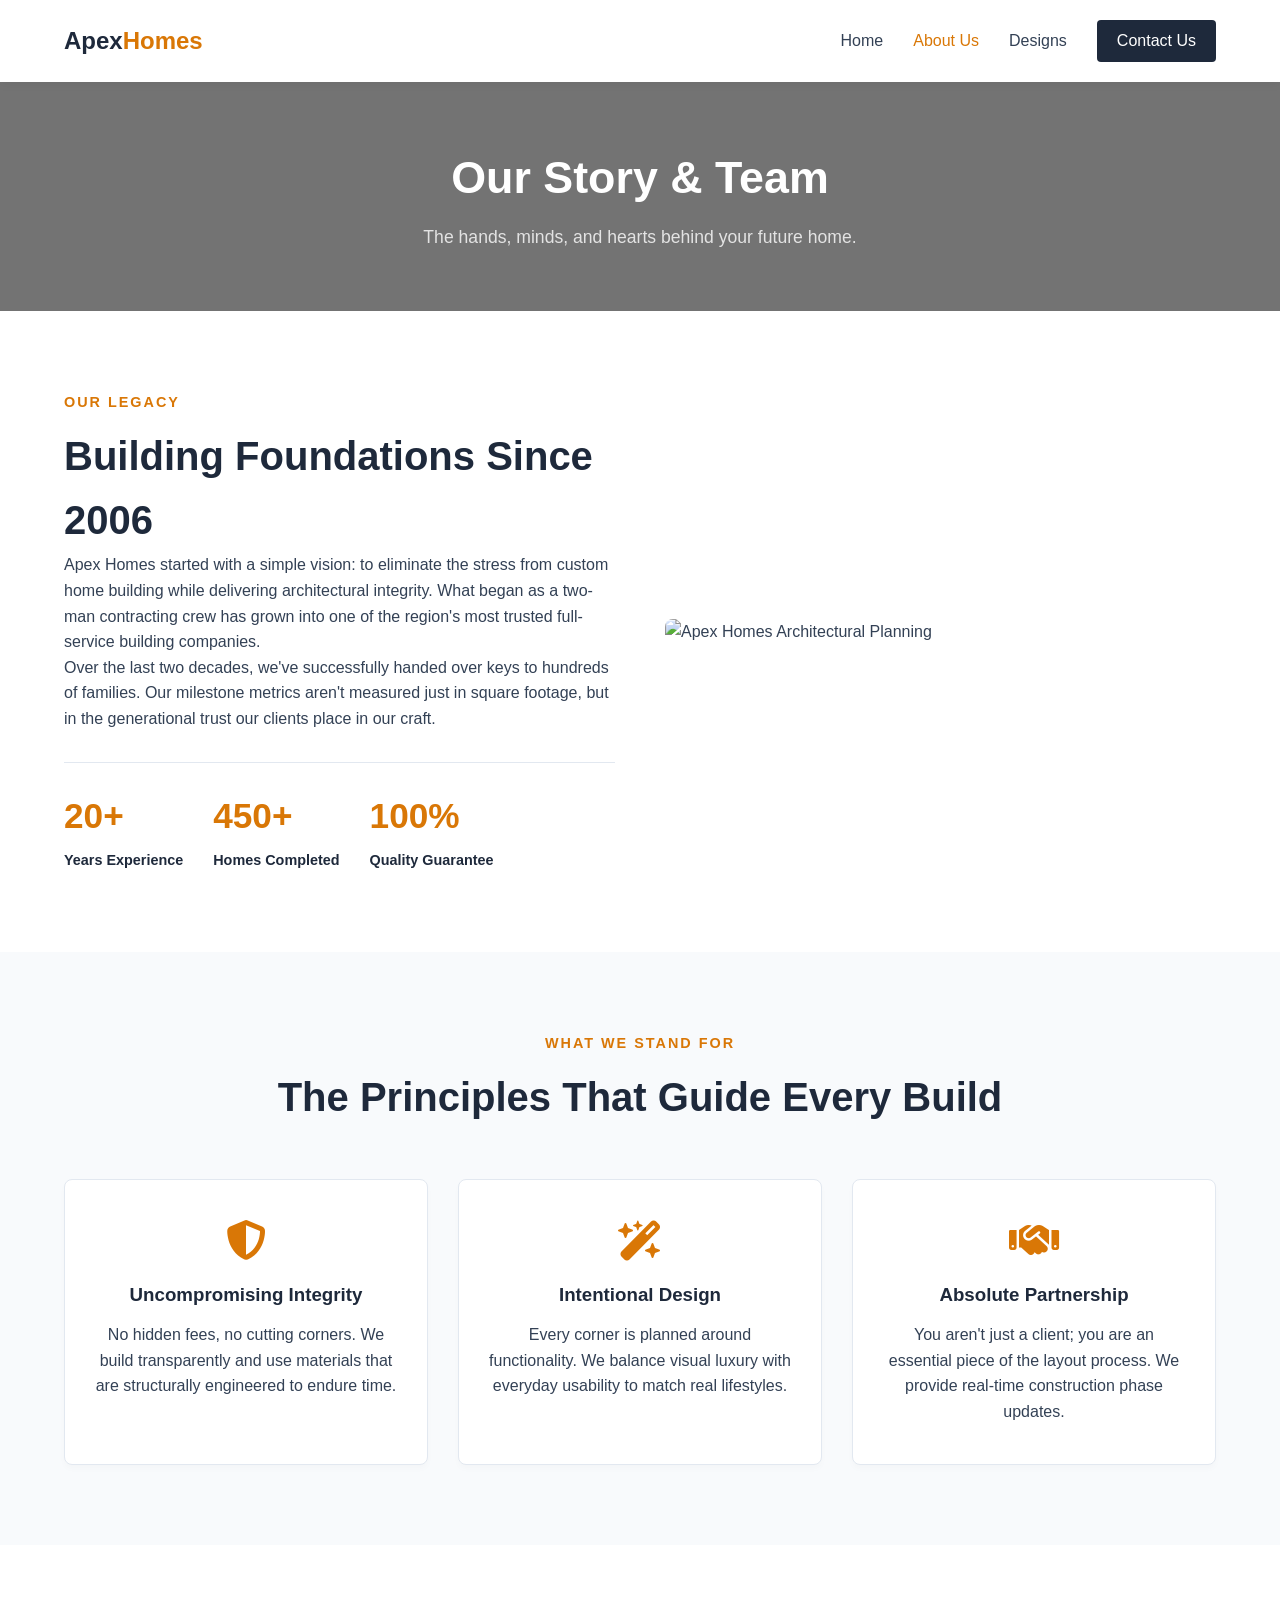
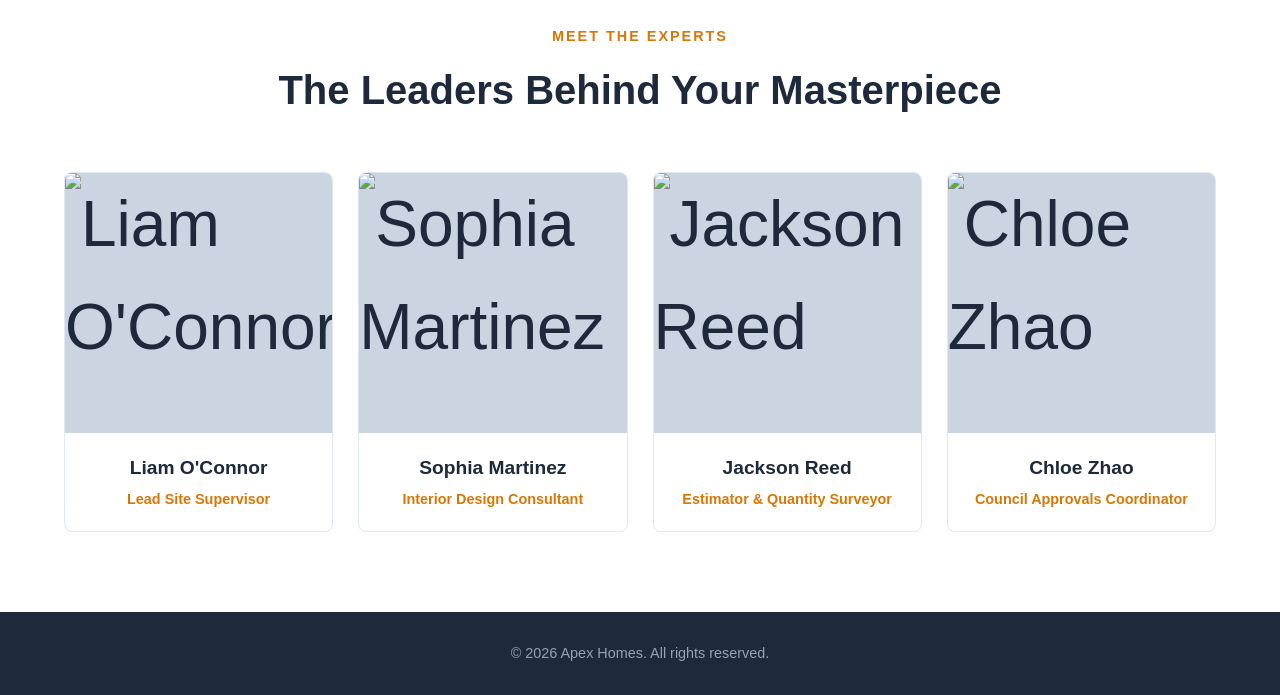
==== about.html @ 702af868 "Add files via upload" ====
<!DOCTYPE html>
<html lang="en">

<head>
    <meta charset="UTF-8">
    <meta name="viewport" content="width=device-width, initial-scale=1.0">
    <title>About Us | Apex Horizon Homes</title>
    <link rel="stylesheet" href="style.css">
    <!-- FontAwesome for Icons -->
    <link rel="stylesheet" href="https://cdnjs.cloudflare.com/ajax/libs/font-awesome/6.4.0/css/all.min.css">
</head>

<body>

    <!-- Header / Navigation -->
    <header class="navbar">
        <div class="container nav-container">
            <a href="index.html" class="logo">Apex<span>Homes</span></a>
            <button class="menu-toggle" id="mobile-menu" aria-label="Toggle navigation">
                <i class="fa-solid fa-bars"></i>
            </button>
            <nav class="nav-menu" id="nav-menu">
                <a href="index.html" class="nav-link">Home</a>
                <a href="about.html" class="nav-link active">About Us</a>
                <a href="designs.html" class="nav-link">Designs</a>
                <a href="contact.html" class="nav-link btn-nav">Contact Us</a>
            </nav>
        </div>
    </header>

    <!-- Inner Page Banner -->
    <section class="inner-banner about-banner">
        <div class="container">
            <h1>Our Story & Team</h1>
            <p>The hands, minds, and hearts behind your future home.</p>
        </div>
    </section>

    <!-- Business History Section -->
    <section class="history section-padding">
        <div class="container grid-2">
            <div class="history-text">
                <span class="sub-heading">Our Legacy</span>
                <h2>Building Foundations Since 2006</h2>
                <p>Apex Homes started with a simple vision: to eliminate the stress from custom home building while
                    delivering architectural integrity. What began as a two-man contracting crew has grown into one of
                    the region's most trusted full-service building companies.</p>
                <p>Over the last two decades, we've successfully handed over keys to hundreds of families. Our milestone
                    metrics aren't measured just in square footage, but in the generational trust our clients place in
                    our craft.</p>

                <div class="stats-badge-grid">
                    <div class="stat-item">
                        <h3>20+</h3>
                        <p>Years Experience</p>
                    </div>
                    <div class="stat-item">
                        <h3>450+</h3>
                        <p>Homes Completed</p>
                    </div>
                    <div class="stat-item">
                        <h3>100%</h3>
                        <p>Quality Guarantee</p>
                    </div>
                </div>
            </div>
            <div class="about-img-box">
                <img src="https://images.unsplash.com/photo-1503387762-592deb58ef4e?auto=format&fit=crop&w=1200&q=80"
                    alt="Apex Homes Architectural Planning"
                    style="width:100%; height:450px; object-fit:cover; border-radius:8px;">
            </div>
        </div>
    </section>

    <!-- Core Values / Culture Section -->
    <section class="values section-padding bg-light">
        <div class="container">
            <div class="section-header">
                <span class="sub-heading">What We Stand For</span>
                <h2>The Principles That Guide Every Build</h2>
            </div>
            <div class="grid-3">
                <div class="value-card">
                    <i class="fa-solid fa-shield-halved value-icon"></i>
                    <h3>Uncompromising Integrity</h3>
                    <p>No hidden fees, no cutting corners. We build transparently and use materials that are
                        structurally engineered to endure time.</p>
                </div>
                <div class="value-card">
                    <i class="fa-solid fa-wand-magic-sparkles value-icon"></i>
                    <h3>Intentional Design</h3>
                    <p>Every corner is planned around functionality. We balance visual luxury with everyday usability to
                        match real lifestyles.</p>
                </div>
                <div class="value-card">
                    <i class="fa-solid fa-handshake value-icon"></i>
                    <h3>Absolute Partnership</h3>
                    <p>You aren't just a client; you are an essential piece of the layout process. We provide real-time
                        construction phase updates.</p>
                </div>
            </div>
        </div>
    </section>

    <!-- Staff / Team Section -->
    <section class="team section-padding">
        <div class="container">
            <div class="section-header">
                <span class="sub-heading">Meet The Experts</span>
                <h2>The Leaders Behind Your Masterpiece</h2>
            </div>
            <div class="grid-4">
                <div class="team-card">
                    <div class="team-img">
                        <img src="https://images.unsplash.com/photo-1507003211169-0a1dd7228f2d?auto=format&fit=crop&w=400&h=500&q=80"
                            alt="Liam O'Connor" style="width: 100%; height: 100%; object-fit: cover;">
                    </div>
                    <div class="team-info">
                        <h3>Liam O'Connor</h3>
                        <p class="role">Lead Site Supervisor</p>
                    </div>
                </div>

                <div class="team-card">
                    <div class="team-img">
                        <img src="https://images.unsplash.com/photo-1534528741775-53994a69daeb?auto=format&fit=crop&w=400&h=500&q=80"
                            alt="Sophia Martinez" style="width: 100%; height: 100%; object-fit: cover;">
                    </div>
                    <div class="team-info">
                        <h3>Sophia Martinez</h3>
                        <p class="role">Interior Design Consultant</p>
                    </div>
                </div>

                <div class="team-card">
                    <div class="team-img">
                        <img src="https://images.unsplash.com/photo-1500648767791-00dcc994a43e?auto=format&fit=crop&w=400&h=500&q=80"
                            alt="Jackson Reed" style="width: 100%; height: 100%; object-fit: cover;">
                    </div>
                    <div class="team-info">
                        <h3>Jackson Reed</h3>
                        <p class="role">Estimator & Quantity Surveyor</p>
                    </div>
                </div>

                <div class="team-card">
                    <div class="team-img">
                        <img src="https://images.unsplash.com/photo-1544005313-94ddf0286df2?auto=format&fit=crop&w=400&h=500&q=80"
                            alt="Chloe Zhao" style="width: 100%; height: 100%; object-fit: cover;">
                    </div>
                    <div class="team-info">
                        <h3>Chloe Zhao</h3>
                        <p class="role">Council Approvals Coordinator</p>
                    </div>
                </div>
            </div>
        </div>
    </section>

    <!-- Footer -->
    <footer class="footer">
        <div class="container">
            <p>&copy; 2026 Apex Homes. All rights reserved.</p>
        </div>
    </footer>

    <script src="script.js"></script>
</body>

</html>
---- style.css ----
/* --- Global Variables & Resets --- */
:root {
  --primary: #1e293b;
  --accent: #d97706;
  --text: #334155;
  --light: #f8fafc;
  --white: #ffffff;
  --transition: all 0.3s ease;
}

* {
  margin: 0;
  padding: 0;
  box-sizing: border-box;
  font-family: "Segoe UI", Tahoma, Geneva, Verdana, sans-serif;
}

body {
  color: var(--text);
  line-height: 1.6;
  background-color: var(--white);
}

.container {
  width: 90%;
  max-width: 1200px;
  margin: 0 auto;
}

.section-padding {
  padding: 80px 0;
}

.bg-light {
  background-color: var(--light);
}

.section-header {
  text-align: center;
  margin-bottom: 50px;
}

.sub-heading {
  color: var(--accent);
  text-transform: uppercase;
  font-size: 0.9rem;
  font-weight: 700;
  letter-spacing: 2px;
  display: block;
  margin-bottom: 10px;
}

h2 {
  font-size: 2.5rem;
  color: var(--primary);
}

/* --- Layout Grids --- */
.grid-2 {
  display: grid;
  grid-template-columns: repeat(2, 1fr);
  gap: 50px;
  align-items: center;
}

.grid-3 {
  display: grid;
  grid-template-columns: repeat(3, 1fr);
  gap: 30px;
}

/* --- Buttons --- */
.btn {
  display: inline-block;
  padding: 12px 28px;
  border-radius: 5px;
  text-decoration: none;
  font-weight: 600;
  transition: var(--transition);
  cursor: pointer;
}

.btn-primary {
  background-color: var(--accent);
  color: var(--white);
}

.btn-primary:hover {
  background-color: #b45309;
}

.btn-secondary {
  background-color: transparent;
  color: var(--white);
  border: 2px solid var(--white);
}

.btn-secondary:hover {
  background-color: var(--white);
  color: var(--primary);
}

.btn-primary-outline {
  background-color: transparent;
  color: var(--primary);
  border: 2px solid var(--primary);
}

.btn-primary-outline:hover {
  background-color: var(--primary);
  color: var(--white);
}

.btn-accent {
  background-color: var(--primary);
  color: var(--white);
  border: none;
}

.btn-accent:hover {
  background-color: #0f172a;
}

/* --- Navbar --- */
.navbar {
  background-color: var(--white);
  padding: 20px 0;
  box-shadow: 0 2px 10px rgba(0, 0, 0, 0.05);
  position: sticky;
  top: 0;
  z-index: 1000;
}

.nav-container {
  display: flex;
  justify-content: space-between;
  align-items: center;
}

.logo {
  font-size: 1.5rem;
  font-weight: 800;
  color: var(--primary);
  text-decoration: none;
}

.logo span {
  color: var(--accent);
}

.nav-menu {
  display: flex;
  align-items: center;
  gap: 30px;
}

.nav-link {
  text-decoration: none;
  color: var(--text);
  font-weight: 500;
  transition: var(--transition);
}

.nav-link:hover,
.nav-link.active {
  color: var(--accent);
}

.btn-nav {
  background-color: var(--primary);
  color: var(--white) !important;
  padding: 8px 20px;
  border-radius: 4px;
}

.menu-toggle {
  display: none;
  background: none;
  border: none;
  font-size: 1.5rem;
  color: var(--primary);
  cursor: pointer;
}

/* --- Hero Section --- */
.hero {
  background:
    linear-gradient(rgba(0, 0, 0, 0.5), rgba(0, 0, 0, 0.5)),
    url("https://images.unsplash.com/photo-1600585154340-be6161a56a0c?auto=format&fit=crop&w=1920&q=80")
      no-repeat center center/cover;
  height: 80vh; /* Adjust height based on your layout preferance */
  display: flex;
  align-items: center;
  color: #ffffff;
}

.hero-content {
  max-width: 700px;
}

.hero h1 {
  font-size: 3.5rem;
  margin-bottom: 20px;
  line-height: 1.2;
}

.hero p {
  font-size: 1.2rem;
  margin-bottom: 30px;
}

.hero-ctas {
  display: flex;
  gap: 20px;
}

.reviews-slider {
  width: 100%;
  max-width: 800px;
  margin: 0 auto;
  overflow: hidden;
  position: relative;
  padding: 20px 0 50px 0; /* Increased bottom padding to prevent dots overlapping text on small screens */
  height: auto; /* Allows the container to grow vertically if text wraps */
}

.reviews-track {
  display: flex;
  align-items: flex-start; /* CRITICAL: Aligns cards to the top so taller cards don't stretch the others awkwardly */
  transition: transform 0.6s cubic-bezier(0.25, 1, 0.5, 1);
  width: 100%;
}

.review-card {
  width: 100%; /* Forces explicit calculation boundaries */
  min-width: 100%;
  flex-shrink: 0;
  box-sizing: border-box; /* Ensures padding stays INSIDE the 100% width calculation */
  padding: 30px 60px; /* Added extra left/right breathing room for quotes */
  text-align: center;
}

/* Pagination Dots Styling Layout */
.slider-dots {
  display: flex;
  justify-content: center;
  gap: 10px;
  margin-top: 20px;
  position: absolute;
  bottom: 10px;
  left: 50%;
  transform: translateX(-50%);
}

.dot {
  width: 12px;
  height: 12px;
  border-radius: 50%;
  background-color: #cbd5e1; /* Inactive grey dot color */
  border: none;
  cursor: pointer;
  transition: all 0.3s ease;
  padding: 0;
}

.dot.active {
  background-color: var(--accent, #d97706); /* Highlights active dot color */
  transform: scale(1.2);
  width: 24px; /* Gives an elegant elongated pill shape to active item */
  border-radius: 6px;
}

/* --- About Intro --- */

.about-banner {
  background:
    linear-gradient(rgba(0, 0, 0, 0.55), rgba(0, 0, 0, 0.55)),
    url("https://images.unsplash.com/photo-1600585154526-990dced4db0d?auto=format&fit=crop&w=1920&h=400&q=80")
      no-repeat center center/cover;
  padding: 60px 0; /* Adjust spacing to match your design layout */
  text-align: center;
  color: #ffffff;
}

.img-placeholder {
  background-color: #cbd5e1;
  height: 400px;
  border-radius: 8px;
  display: flex;
  align-items: center;
  justify-content: center;
  font-size: 4rem;
  color: var(--primary);
}

.about-text-box h2 {
  margin-bottom: 20px;
}

.about-text-box p {
  margin-bottom: 25px;
}

/* --- Roadmap/Process --- */
.roadmap {
  display: flex;
  justify-content: space-between;
  gap: 20px;
  position: relative;
}

.roadmap-step {
  flex: 1;
  background-color: var(--white);
  padding: 30px 20px;
  border-radius: 8px;
  text-align: center;
  box-shadow: 0 4px 6px rgba(0, 0, 0, 0.02);
}

.step-icon {
  width: 60px;
  height: 60px;
  background-color: rgba(217, 119, 6, 0.1);
  color: var(--accent);
  border-radius: 50%;
  display: flex;
  align-items: center;
  justify-content: center;
  font-size: 1.5rem;
  margin: 0 auto 20px auto;
}

.roadmap-step h3 {
  margin-bottom: 10px;
  color: var(--primary);
}

/* --- Lead Magnet --- */
.magnet-wrapper {
  background: var(--accent);
  padding: 60px;
  border-radius: 12px;
  color: var(--white);
  text-align: center;
}

.magnet-content h2 {
  color: var(--white);
  margin-bottom: 15px;
}

.magnet-content p {
  margin-bottom: 30px;
  font-size: 1.1rem;
}

.magnet-form {
  display: flex;
  justify-content: center;
  max-width: 600px;
  margin: 0 auto;
  gap: 10px;
}

.magnet-form input {
  flex: 1;
  padding: 15px;
  border: none;
  border-radius: 5px;
  font-size: 1rem;
}

.success-msg {
  margin-top: 15px;
  font-weight: bold;
}

.hidden {
  display: none;
}

/* --- Design Section --- */
.design-card {
  background-color: var(--white);
  border-radius: 8px;
  overflow: hidden;
  box-shadow: 0 10px 15px -3px rgba(0, 0, 0, 0.05);
  border: 1px solid #e2e8f0;
}

.card-img {
  height: 220px;
  background-color: #cbd5e1;
  display: flex;
  align-items: center;
  justify-content: center;
  font-size: 3rem;
  color: var(--primary);
}

.card-body {
  padding: 25px;
}

.card-body h3 {
  margin-bottom: 15px;
  color: var(--primary);
}

.specs {
  list-style: none;
  display: flex;
  gap: 20px;
  margin-bottom: 20px;
  font-size: 0.9rem;
}

.specs i {
  color: var(--accent);
}

.btn-card {
  display: block;
  text-align: center;
  background-color: var(--light);
  color: var(--primary);
  text-decoration: none;
  padding: 10px;
  border-radius: 4px;
  font-weight: 600;
  transition: var(--transition);
}

.btn-card:hover {
  background-color: var(--primary);
  color: var(--white);
}

.center-cta {
  text-align: center;
  margin-top: 40px;
}

/* --- Reviews Section --- */
.reviews-slider {
  display: grid;
  grid-template-columns: repeat(2, 1fr);
  gap: 30px;
}

.review-card {
  background-color: var(--white);
  padding: 40px;
  border-radius: 8px;
  box-shadow: 0 4px 6px rgba(0, 0, 0, 0.02);
}

.stars {
  color: #f59e0b;
  margin-bottom: 15px;
}

.review-card p {
  font-style: italic;
  margin-bottom: 15px;
}

.review-card h4 {
  color: var(--primary);
}

/* --- Footer --- */
.footer {
  background-color: var(--primary);
  color: #94a3b8;
  text-align: center;
  padding: 30px 0;
  font-size: 0.9rem;
}

/* --- Responsive Media Queries --- */
@media (max-width: 992px) {
  .grid-3 {
    grid-template-columns: repeat(2, 1fr);
  }
  .roadmap {
    display: grid;
    grid-template-columns: repeat(2, 1fr);
  }
}

@media (max-width: 768px) {
  .menu-toggle {
    display: block;
  }

  .nav-menu {
    position: absolute;
    top: 100%;
    left: 0;
    right: 0;
    background-color: var(--white);
    flex-direction: column;
    padding: 30px;
    gap: 20px;
    box-shadow: 0 10px 15px rgba(0, 0, 0, 0.1);
    display: none; /* Toggled via JS */
  }

  .nav-menu.active {
    display: flex;
  }

  .grid-2,
  .grid-3,
  .reviews-slider,
  .roadmap {
    grid-template-columns: 1fr;
  }

  .hero h1 {
    font-size: 2.5rem;
  }

  .magnet-form {
    flex-direction: column;
  }

  .magnet-wrapper {
    padding: 30px 20px;
  }
}
/* --- Inner Page Specific Layouts --- */

/* Inner Page Banner */
.inner-banner {
  padding: 60px 0;
  color: var(--white);
  text-align: center;
}

.inner-banner-temp {
  background:
    linear-gradient(rgba(30, 41, 59, 0.9), rgba(30, 41, 59, 0.9)),
    url("https://via.placeholder.com/1920x400") no-repeat center center/cover;
}

.designs-banner {
  background:
    linear-gradient(rgba(0, 0, 0, 0.5), rgba(0, 0, 0, 0.5)),
    url("https://images.unsplash.com/photo-1513694203232-719a280e022f?auto=format&fit=crop&w=1920&h=450&q=80")
      no-repeat center center/cover;
}

.inner-banner h1 {
  font-size: 2.8rem;
  margin-bottom: 10px;
}

.inner-banner p {
  font-size: 1.1rem;
  opacity: 0.8;
}

/* History Stats Layout */
.stats-badge-grid {
  display: flex;
  gap: 30px;
  margin-top: 30px;
  border-top: 1px solid #e2e8f0;
  padding-top: 25px;
}

.stat-item h3 {
  font-size: 2.2rem;
  color: var(--accent);
  margin-bottom: 5px;
}

.stat-item p {
  font-size: 0.9rem;
  font-weight: 600;
  color: var(--primary);
}

.history-img-box .img-placeholder {
  height: 450px;
}

/* Core Values Section */
.value-card {
  background-color: var(--white);
  padding: 40px 30px;
  border-radius: 8px;
  text-align: center;
  box-shadow: 0 4px 6px rgba(0, 0, 0, 0.02);
  border: 1px solid #e2e8f0;
  transition: var(--transition);
}

.value-card:hover {
  transform: translateY(-5px);
  box-shadow: 0 12px 20px rgba(0, 0, 0, 0.05);
}

.value-icon {
  font-size: 2.5rem;
  color: var(--accent);
  margin-bottom: 20px;
}

.value-card h3 {
  margin-bottom: 12px;
  color: var(--primary);
}

/* Team Section CSS Extension */
.grid-4 {
  display: grid;
  grid-template-columns: repeat(4, 1fr);
  gap: 25px;
}

.team-card {
  background-color: var(--white);
  border-radius: 8px;
  overflow: hidden;
  border: 1px solid #e2e8f0;
  box-shadow: 0 4px 6px rgba(0, 0, 0, 0.01);
}

.team-img {
  height: 260px;
  background-color: #cbd5e1;
  display: flex;
  align-items: center;
  justify-content: center;
  font-size: 4rem;
  color: var(--primary);
}

.team-info {
  padding: 20px;
  text-align: center;
}

.team-info h3 {
  font-size: 1.2rem;
  color: var(--primary);
  margin-bottom: 4px;
}

.team-info .role {
  font-size: 0.9rem;
  color: var(--accent);
  font-weight: 600;
}

/* --- Responsive Adaptations for About Page --- */
@media (max-width: 992px) {
  .grid-4 {
    grid-template-columns: repeat(2, 1fr);
  }
}

@media (max-width: 768px) {
  .grid-4 {
    grid-template-columns: 1fr;
  }
  .stats-badge-grid {
    justify-content: space-around;
    gap: 15px;
  }
  .stat-item h3 {
    font-size: 1.8rem;
  }
}

/* --- Designs Portfolio View CSS --- */

.filter-container {
  display: flex;
  align-items: center;
  justify-content: center;
  gap: 20px;
  margin-bottom: 50px;
  background-color: var(--light);
  padding: 15px 30px;
  border-radius: 8px;
  border: 1px solid #e2e8f0;
}

.filter-label {
  font-weight: 700;
  color: var(--primary);
}

.filter-buttons {
  display: flex;
  gap: 10px;
}

.filter-btn {
  background-color: var(--white);
  border: 1px solid #cbd5e1;
  color: var(--text);
  padding: 8px 18px;
  border-radius: 4px;
  font-weight: 600;
  cursor: pointer;
  transition: var(--transition);
}

.filter-btn:hover,
.filter-btn.active {
  background-color: var(--accent);
  color: var(--white);
  border-color: var(--accent);
}

/* Enhancing standard design cards with structural descriptions */
.design-card .card-description {
  font-size: 0.95rem;
  color: #64748b;
  margin-bottom: 20px;
}

.btn-card i {
  font-size: 0.85rem;
  margin-left: 5px;
  transition: var(--transition);
}

.btn-card:hover i {
  transform: translateX(4px);
}

/* Animations for seamless script sorting hidden classes */
.design-card.fade-out {
  display: none;
}

/* --- Responsive Adjustments for Filter Elements --- */
@media (max-width: 768px) {
  .filter-container {
    flex-direction: column;
    gap: 15px;
    text-align: center;
  }
  .filter-buttons {
    flex-direction: column;
    width: 100%;
  }
  .filter-btn {
    width: 100%;
  }
}
/* --- Single Design Detail Page Styling --- */

.breadcrumb-bar {
  padding: 15px 0;
  border-bottom: 1px solid #e2e8f0;
  font-size: 0.9rem;
}

.breadcrumb-bar a {
  color: var(--text);
  text-decoration: none;
}

.breadcrumb-bar a:hover {
  color: var(--accent);
}

.breadcrumb-bar span {
  color: #94a3b8;
}

/* Gallery Interactivity Blocks */
.gallery-wrapper {
  display: flex;
  flex-direction: column;
  gap: 15px;
}

.main-display-view {
  height: 400px;
  background-color: #cbd5e1;
  border-radius: 8px;
  display: flex;
  flex-direction: column;
  align-items: center;
  justify-content: center;
  font-size: 5rem;
  color: var(--primary);
  position: relative;
}

.view-caption {
  position: absolute;
  bottom: 15px;
  background-color: rgba(30, 41, 59, 0.85);
  color: var(--white);
  padding: 6px 16px;
  border-radius: 20px;
  font-size: 0.85rem;
  font-weight: 600;
}

.gallery-thumbnails {
  display: flex;
  gap: 15px;
}

.thumb-btn {
  flex: 1;
  height: 80px;
  background-color: var(--light);
  border: 2px solid transparent;
  border-radius: 6px;
  font-size: 1.8rem;
  color: var(--primary);
  cursor: pointer;
  transition: var(--transition);
}

.thumb-btn:hover,
.thumb-btn.active {
  border-color: var(--accent);
  background-color: var(--white);
  color: var(--accent);
}

/* Specs Details Setup */
.lead-text {
  font-size: 1.15rem;
  margin: 15px 0 25px 0;
  color: #475569;
}

.specs-pill-grid {
  display: flex;
  flex-wrap: wrap;
  gap: 12px;
  margin-bottom: 35px;
}

.pill-item {
  background-color: var(--light);
  border: 1px solid #e2e8f0;
  padding: 10px 18px;
  border-radius: 30px;
  font-size: 0.95rem;
}

.pill-item i {
  color: var(--accent);
  margin-right: 6px;
}

.architectural-notes h3 {
  color: var(--primary);
  margin-bottom: 15px;
}

.architectural-notes ul {
  list-style: none;
}

.architectural-notes li {
  margin-bottom: 12px;
  display: flex;
  align-items: flex-start;
  gap: 10px;
}

.text-accent {
  color: var(--accent);
  margin-top: 4px;
}

/* Booking Form Elements */
.booking-text blockquote {
  margin-top: 30px;
  padding-left: 20px;
  border-left: 4px solid var(--accent);
  font-style: italic;
  color: #475569;
}

.booking-form-box {
  background-color: var(--white);
  padding: 40px;
  border-radius: 8px;
  box-shadow: 0 10px 25px -5px rgba(0, 0, 0, 0.05);
  border: 1px solid #e2e8f0;
}

.booking-form-box h3 {
  margin-bottom: 20px;
  color: var(--primary);
}

.form-group {
  margin-bottom: 20px;
}

.form-group label {
  display: block;
  font-weight: 600;
  margin-bottom: 6px;
  font-size: 0.9rem;
  color: var(--primary);
}

.form-group input {
  width: 100%;
  padding: 12px;
  border: 1px solid #cbd5e1;
  border-radius: 4px;
  font-size: 1rem;
}

.btn-block {
  width: 100%;
  text-align: center;
  border: none;
}

/* --- Responsive Adjustments --- */
@media (max-width: 768px) {
  .main-display-view {
    height: 280px;
  }
  .booking-form-box {
    padding: 25px 15px;
  }
}
/* --- Contact Page Specific Layout Style Structure --- */

.contact-intro-text {
  font-size: 1.1rem;
  margin: 15px 0 35px 0;
  color: #475569;
}

.contact-details-list {
  display: flex;
  flex-direction: column;
  gap: 25px;
  margin-bottom: 40px;
}

.contact-detail-item {
  display: flex;
  align-items: flex-start;
  gap: 20px;
}

.contact-icon {
  font-size: 1.5rem;
  color: var(--accent);
  background-color: rgba(217, 119, 6, 0.1);
  padding: 12px;
  border-radius: 8px;
  width: 48px;
  height: 48px;
  display: flex;
  align-items: center;
  justify-content: center;
}

.contact-detail-item h3 {
  font-size: 1.1rem;
  color: var(--primary);
  margin-bottom: 2px;
}

.contact-detail-item p {
  color: var(--text);
  font-size: 0.95rem;
}

/* Map Display Placement Wrapper */
.map-container {
  border-radius: 8px;
  overflow: hidden;
  border: 1px solid #e2e8f0;
}

.map-placeholder {
  height: 250px;
  background-color: #e2e8f0;
  display: flex;
  flex-direction: column;
  align-items: center;
  justify-content: center;
  color: #64748b;
  gap: 10px;
}

.map-placeholder i {
  font-size: 3rem;
  color: var(--primary);
}

/* Form Structural Improvements */
.contact-form-wrapper .form-card {
  background-color: var(--white);
  padding: 40px;
  border-radius: 8px;
  box-shadow: 0 10px 30px rgba(0, 0, 0, 0.05);
  border: 1px solid #e2e8f0;
}

.contact-form-wrapper h3 {
  font-size: 1.6rem;
  color: var(--primary);
  margin-bottom: 5px;
}

.contact-form-wrapper p {
  color: #64748b;
  margin-bottom: 25px;
  font-size: 0.95rem;
}

/* Generic Form Input overrides including Selector and Textarea markup mapping */
.form-select,
.form-group textarea {
  width: 100%;
  padding: 12px;
  border: 1px solid #cbd5e1;
  border-radius: 4px;
  font-size: 1rem;
  font-family: inherit;
  color: var(--text);
  background-color: var(--white);
}

.form-select:focus,
.form-group input:focus,
.form-group textarea:focus {
  outline: none;
  border-color: var(--accent);
  box-shadow: 0 0 0 3px rgba(219, 119, 6, 0.15);
}

/* Responsive updates for the Contact view grid alignment mapping */
@media (max-width: 768px) {
  .contact-form-wrapper .form-card {
    padding: 25px 15px;
  }
}
@media (max-width: 600px) {
  .review-card {
    padding: 20px 20px; /* Reduces horizontal padding so text has more room side-to-side */
  }

  .review-card p {
    font-size: 0.95rem;
    max-width: 80vw; /* Slightly scales down the text size for tight mobile layouts */
    line-height: 1.5;
    margin-bottom: 15px;
  }

  .slider-dots {
    bottom: 5px; /* Pulls the navigation dots slightly lower out of the text zone */
  }
}
.contact-banner {
  background:
    linear-gradient(rgba(0, 0, 0, 0.6), rgba(0, 0, 0, 0.6)),
    url("https://images.unsplash.com/photo-1497366216548-37526070297c?auto=format&fit=crop&w=1920&h=450&q=80")
      no-repeat center center/cover;
  padding: 80px 0; /* Creates an expansive structural height */
  text-align: center;
  color: #ffffff;
}
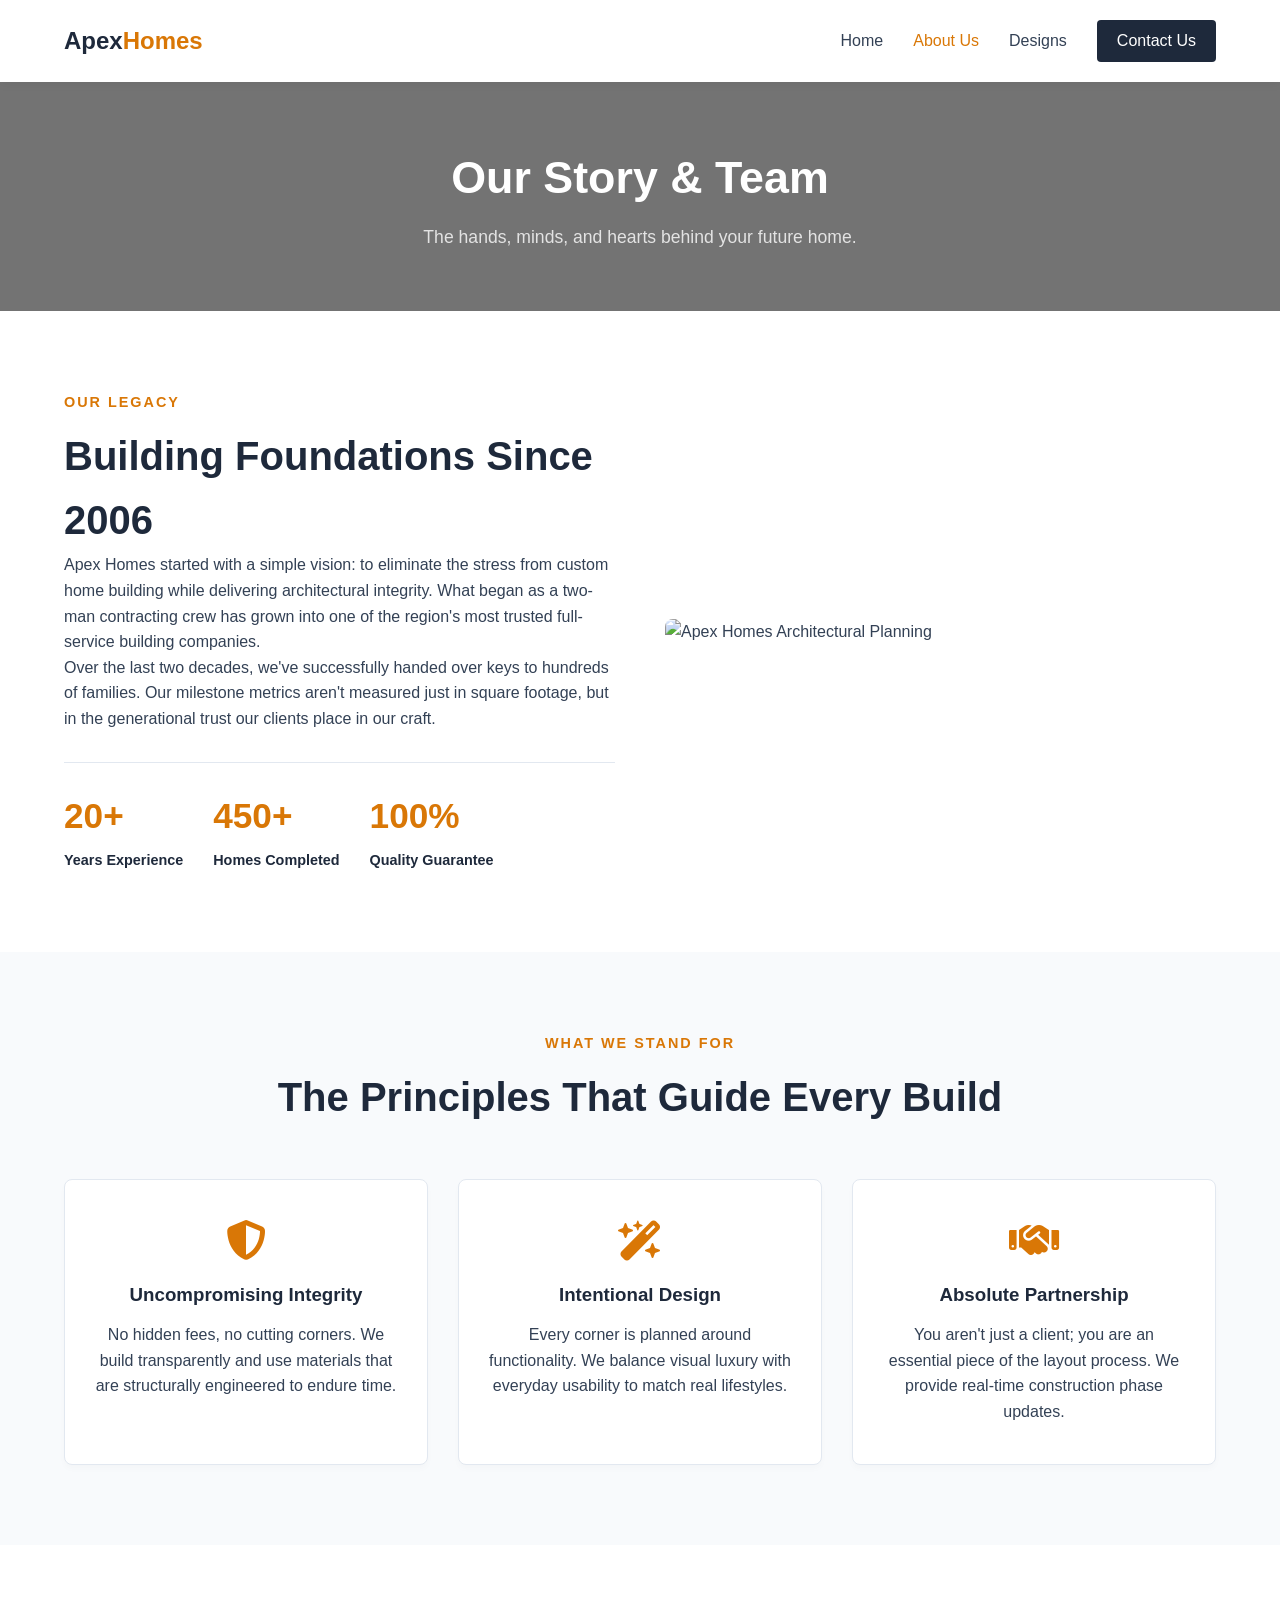
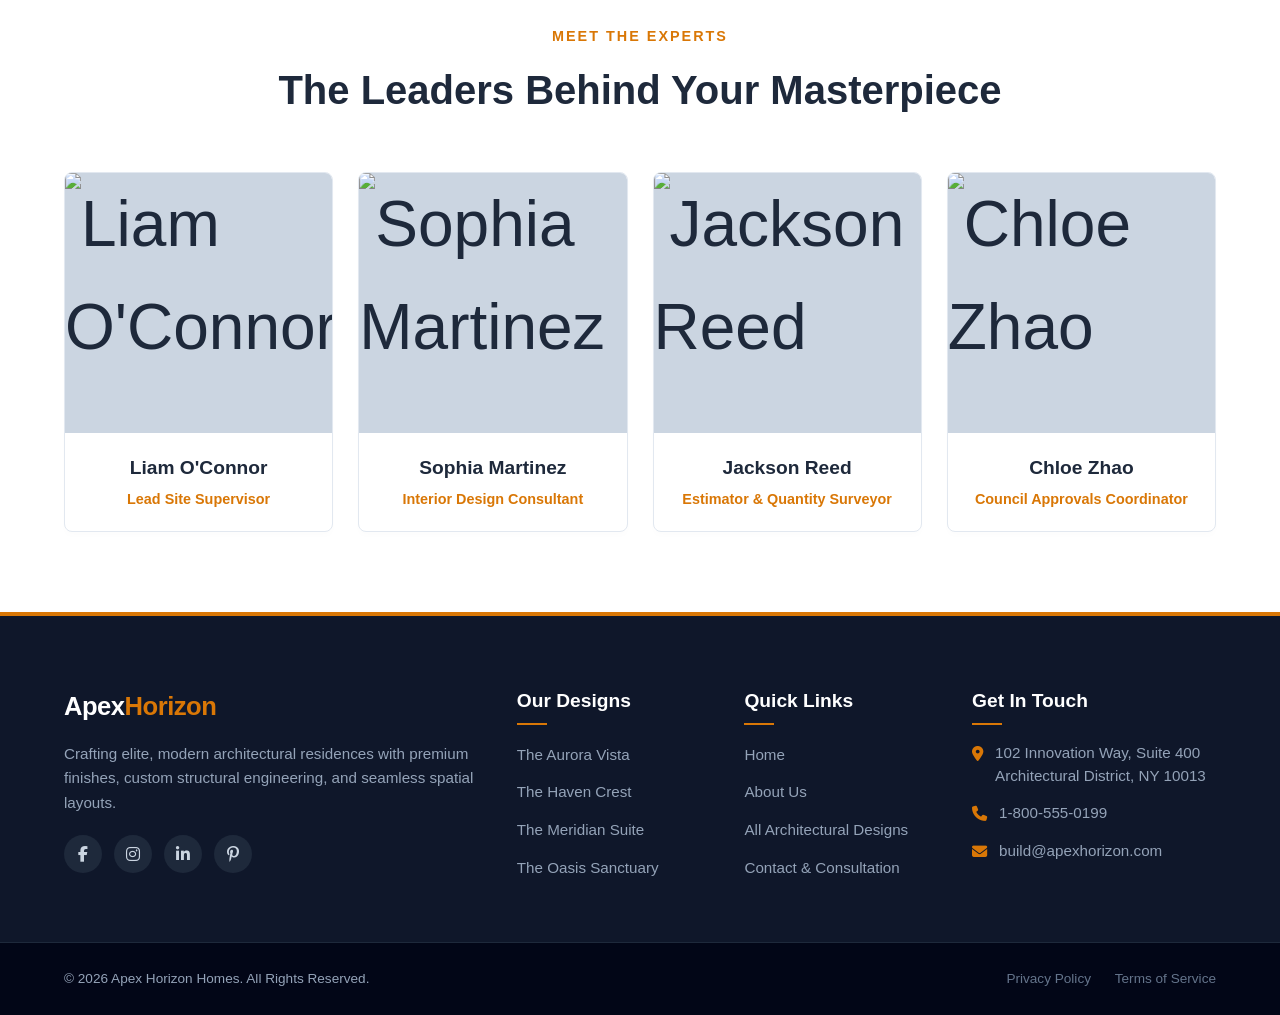
==== commit c28136a2: "updated with images and footer" ====
--- a/about.html
+++ b/about.html
@@ -158,9 +158,69 @@
     </section>
 
     <!-- Footer -->
-    <footer class="footer">
-        <div class="container">
-            <p>&copy; 2026 Apex Homes. All rights reserved.</p>
+    <footer class="site-footer">
+        <div class="container footer-grid">
+
+            <div class="footer-col brand-col">
+                <h2 class="footer-logo">Apex<span>Horizon</span></h2>
+                <p class="brand-desc">Crafting elite, modern architectural residences with premium finishes, custom
+                    structural engineering, and seamless spatial layouts.</p>
+                <div class="footer-socials">
+                    <a href="#" aria-label="Facebook"><i class="fa-brands fa-facebook-f"></i></a>
+                    <a href="#" aria-label="Instagram"><i class="fa-brands fa-instagram"></i></a>
+                    <a href="#" aria-label="LinkedIn"><i class="fa-brands fa-linkedin-in"></i></a>
+                    <a href="#" aria-label="Pinterest"><i class="fa-brands fa-pinterest-p"></i></a>
+                </div>
+            </div>
+
+            <div class="footer-col">
+                <h3>Our Designs</h3>
+                <ul class="footer-links">
+                    <li><a href="single-design-aurora.html">The Aurora Vista</a></li>
+                    <li><a href="single-design-haven.html">The Haven Crest</a></li>
+                    <li><a href="single-design-meridian.html">The Meridian Suite</a></li>
+                    <li><a href="single-design-oasis.html">The Oasis Sanctuary</a></li>
+                </ul>
+            </div>
+
+            <div class="footer-col">
+                <h3>Quick Links</h3>
+                <ul class="footer-links">
+                    <li><a href="index.html">Home</a></li>
+                    <li><a href="about.html">About Us</a></li>
+                    <li><a href="designs.html">All Architectural Designs</a></li>
+                    <li><a href="contact.html">Contact & Consultation</a></li>
+                </ul>
+            </div>
+
+            <div class="footer-col contact-col">
+                <h3>Get In Touch</h3>
+                <ul class="footer-contact-info">
+                    <li>
+                        <i class="fa-solid fa-location-dot"></i>
+                        <span>102 Innovation Way, Suite 400<br>Architectural District, NY 10013</span>
+                    </li>
+                    <li>
+                        <i class="fa-solid fa-phone"></i>
+                        <a href="tel:+18005550199">1-800-555-0199</a>
+                    </li>
+                    <li>
+                        <i class="fa-solid fa-envelope"></i>
+                        <a href="mailto:build@apexhorizon.com">build@apexhorizon.com</a>
+                    </li>
+                </ul>
+            </div>
+
+        </div>
+
+        <div class="footer-bottom">
+            <div class="container bottom-flex">
+                <p>&copy; 2026 Apex Horizon Homes. All Rights Reserved.</p>
+                <div class="legal-links">
+                    <a href="#">Privacy Policy</a>
+                    <a href="#">Terms of Service</a>
+                </div>
+            </div>
         </div>
     </footer>
 
--- a/style.css
+++ b/style.css
@@ -1078,3 +1078,170 @@
   text-align: center;
   color: #ffffff;
 }
+/* --- Global Footer Styles --- */
+.site-footer {
+  background-color: #0f172a; /* Sophisticated deep slate dark background */
+  color: #94a3b8; /* Balanced light grey readability color */
+  padding: 70px 0 0 0;
+  font-family: inherit;
+  border-top: 4px solid #d97706; /* Elite gold/amber branding accent accent strip */
+}
+
+.site-footer .container {
+  width: 90%;
+  max-width: 1200px;
+  margin: 0 auto;
+}
+
+/* Grid Alignment Setup */
+.footer-grid {
+  display: grid;
+  grid-template-columns: 2.2fr 1fr 1fr 1.3fr; /* Custom asymmetric balancing */
+  gap: 40px;
+  padding-bottom: 50px;
+}
+
+.footer-col h3 {
+  color: #ffffff;
+  font-size: 1.2rem;
+  font-weight: 600;
+  margin-bottom: 25px;
+  position: relative;
+}
+
+/* Elegant tiny accent block beneath headings */
+.footer-col h3::after {
+  content: "";
+  position: absolute;
+  left: 0;
+  bottom: -8px;
+  width: 30px;
+  height: 2px;
+  background-color: #d97706;
+}
+
+/* Column 1 Specifics */
+.footer-logo {
+  color: #ffffff;
+  font-size: 1.6rem;
+  font-weight: 700;
+  margin-bottom: 15px;
+  letter-spacing: -0.5px;
+}
+.footer-logo span {
+  color: #d97706;
+}
+.brand-desc {
+  font-size: 0.95rem;
+  line-height: 1.6;
+  margin-bottom: 20px;
+}
+.footer-socials {
+  display: flex;
+  gap: 12px;
+}
+.footer-socials a {
+  display: flex;
+  align-items: center;
+  justify-content: center;
+  width: 38px;
+  height: 38px;
+  border-radius: 50%;
+  background-color: #1e293b;
+  color: #cbd5e1;
+  text-decoration: none;
+  transition: all 0.3s ease;
+}
+.footer-socials a:hover {
+  background-color: #d97706;
+  color: #ffffff;
+  transform: translateY(-3px);
+}
+
+/* Structural Links Lists */
+.footer-links {
+  list-style: none;
+}
+.footer-links li {
+  margin-bottom: 12px;
+}
+.footer-links a {
+  color: #94a3b8;
+  text-decoration: none;
+  font-size: 0.95rem;
+  transition: color 0.2s ease;
+}
+.footer-links a:hover {
+  color: #ffffff;
+  padding-left: 4px; /* Tiny responsive push interaction */
+}
+
+/* Contact Details Column */
+.footer-contact-info {
+  list-style: none;
+}
+.footer-contact-info li {
+  display: flex;
+  align-items: flex-start;
+  gap: 12px;
+  margin-bottom: 15px;
+  font-size: 0.95rem;
+  line-height: 1.5;
+}
+.footer-contact-info i {
+  color: #d97706;
+  margin-top: 4px;
+}
+.footer-contact-info a {
+  color: #94a3b8;
+  text-decoration: none;
+  transition: color 0.2s ease;
+}
+.footer-contact-info a:hover {
+  color: #ffffff;
+}
+
+/* Legal Bottom Sub-bar Row */
+.footer-bottom {
+  background-color: #020617; /* Darker bottom block strip split */
+  padding: 25px 0;
+  border-top: 1px solid #1e293b;
+  font-size: 0.85rem;
+}
+.bottom-flex {
+  display: flex;
+  justify-content: space-between;
+  align-items: center;
+  flex-wrap: wrap;
+  gap: 15px;
+}
+.legal-links a {
+  color: #64748b;
+  text-decoration: none;
+  margin-left: 20px;
+  transition: color 0.2s ease;
+}
+.legal-links a:hover {
+  color: #ffffff;
+}
+
+/* Responsive Structural Breakpoint */
+@media (max-width: 992px) {
+  .footer-grid {
+    grid-template-columns: 1fr 1fr; /* Drops down nicely to balanced 2x2 grid */
+    gap: 40px;
+  }
+}
+@media (max-width: 550px) {
+  .footer-grid {
+    grid-template-columns: 1fr; /* Stacks completely vertically on mobile */
+    gap: 30px;
+  }
+  .bottom-flex {
+    flex-direction: column;
+    text-align: center;
+  }
+  .legal-links a {
+    margin: 0 10px;
+  }
+}
